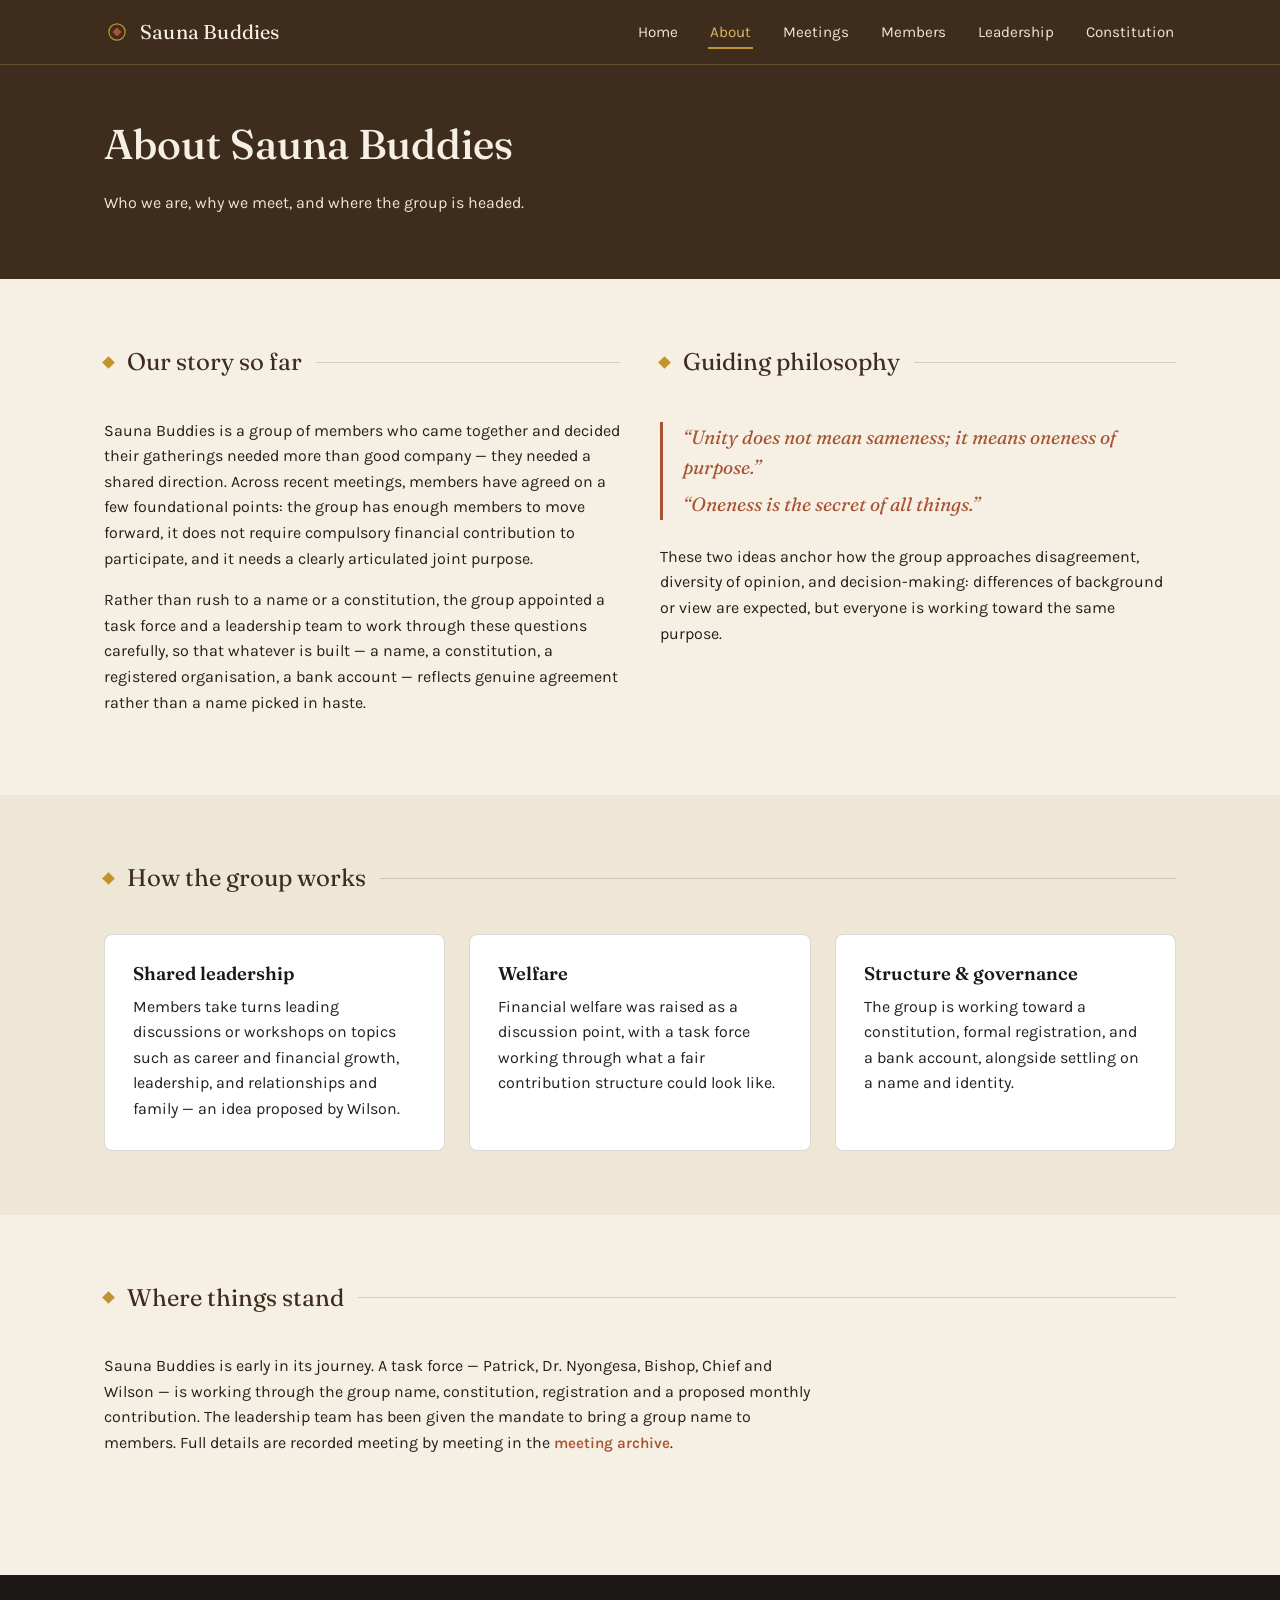
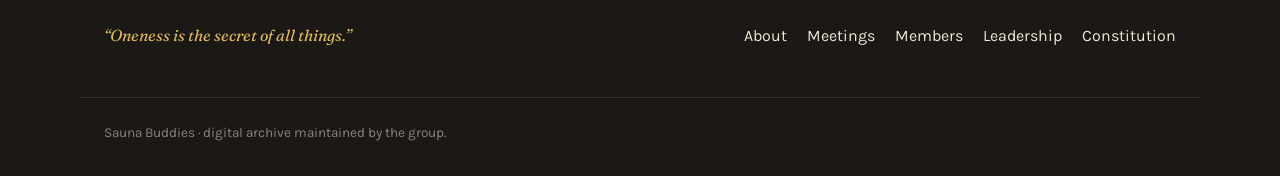
==== about.html @ 8da0b1af "Add files via upload" ====
<!DOCTYPE html>
<html lang="en">
<head>
<meta charset="UTF-8">
<meta name="viewport" content="width=device-width, initial-scale=1.0">
<title>About — Sauna Buddies</title>
<meta name="description" content="About Sauna Buddies: our purpose, principles and how the group is organised.">
<link rel="icon" type="image/svg+xml" href="assets/favicon.svg">
<link rel="preconnect" href="https://fonts.googleapis.com">
<link rel="preconnect" href="https://fonts.gstatic.com" crossorigin>
<link href="https://fonts.googleapis.com/css2?family=Fraunces:opsz,wght@9..144,500;9..144,600&family=Karla:wght@400;500;700&display=swap" rel="stylesheet">
<link rel="stylesheet" href="css/style.css">
</head>
<body>

<header class="site-header">
  <nav class="nav">
    <a class="nav-brand" href="index.html">
      <svg class="nav-mark" viewBox="0 0 64 64" aria-hidden="true">
        <rect width="64" height="64" rx="10" fill="#3E2C1C"/>
        <circle cx="32" cy="32" r="20" fill="none" stroke="#C0932F" stroke-width="3"/>
        <rect x="24" y="24" width="16" height="16" transform="rotate(45 32 32)" fill="#A85332"/>
      </svg>
      Sauna Buddies
    </a>
    <button class="nav-toggle" aria-label="Toggle navigation" aria-expanded="false">Menu</button>
    <ul class="nav-links">
      <li><a href="index.html">Home</a></li>
      <li><a href="about.html" aria-current="page">About</a></li>
      <li><a href="meetings.html">Meetings</a></li>
      <li><a href="members.html">Members</a></li>
      <li><a href="leadership.html">Leadership</a></li>
      <li><a href="constitution.html">Constitution</a></li>
    </ul>
  </nav>
</header>

<main>
  <div class="page-header">
    <div class="container">
      <h1>About Sauna Buddies</h1>
      <p>Who we are, why we meet, and where the group is headed.</p>
    </div>
  </div>

  <section>
    <div class="container">
      <div class="grid-2">
        <div>
          <div class="section-divider"><span class="diamond"></span><span class="section-label">Our story so far</span><span class="rule"></span></div>
          <p>Sauna Buddies is a group of members who came together and decided their gatherings needed more than good company &mdash; they needed a shared direction. Across recent meetings, members have agreed on a few foundational points: the group has enough members to move forward, it does not require compulsory financial contribution to participate, and it needs a clearly articulated joint purpose.</p>
          <p>Rather than rush to a name or a constitution, the group appointed a task force and a leadership team to work through these questions carefully, so that whatever is built &mdash; a name, a constitution, a registered organisation, a bank account &mdash; reflects genuine agreement rather than a name picked in haste.</p>
        </div>
        <div>
          <div class="section-divider"><span class="diamond"></span><span class="section-label">Guiding philosophy</span><span class="rule"></span></div>
          <div class="hero-quote" style="border-color:#A85332;">
            <p style="color:#A85332;">&ldquo;Unity does not mean sameness; it means oneness of purpose.&rdquo;</p>
            <p style="color:#A85332;">&ldquo;Oneness is the secret of all things.&rdquo;</p>
          </div>
          <p style="margin-top:24px;">These two ideas anchor how the group approaches disagreement, diversity of opinion, and decision-making: differences of background or view are expected, but everyone is working toward the same purpose.</p>
        </div>
      </div>
    </div>
  </section>

  <section class="on-dim">
    <div class="container">
      <div class="section-divider"><span class="diamond"></span><span class="section-label">How the group works</span><span class="rule"></span></div>
      <div class="card-grid">
        <div class="card">
          <h3>Shared leadership</h3>
          <p>Members take turns leading discussions or workshops on topics such as career and financial growth, leadership, and relationships and family &mdash; an idea proposed by Wilson.</p>
        </div>
        <div class="card">
          <h3>Welfare</h3>
          <p>Financial welfare was raised as a discussion point, with a task force working through what a fair contribution structure could look like.</p>
        </div>
        <div class="card">
          <h3>Structure &amp; governance</h3>
          <p>The group is working toward a constitution, formal registration, and a bank account, alongside settling on a name and identity.</p>
        </div>
      </div>
    </div>
  </section>

  <section>
    <div class="container">
      <div class="section-divider"><span class="diamond"></span><span class="section-label">Where things stand</span><span class="rule"></span></div>
      <p>Sauna Buddies is early in its journey. A task force &mdash; Patrick, Dr. Nyongesa, Bishop, Chief and Wilson &mdash; is working through the group name, constitution, registration and a proposed monthly contribution. The leadership team has been given the mandate to bring a group name to members. Full details are recorded meeting by meeting in the <a class="link-arrow" href="meetings.html">meeting archive</a>.</p>
    </div>
  </section>
</main>

<footer class="site-footer">
  <div class="container footer-inner">
    <p class="footer-quote">&ldquo;Oneness is the secret of all things.&rdquo;</p>
    <ul class="footer-links">
      <li><a href="about.html">About</a></li>
      <li><a href="meetings.html">Meetings</a></li>
      <li><a href="members.html">Members</a></li>
      <li><a href="leadership.html">Leadership</a></li>
      <li><a href="constitution.html">Constitution</a></li>
    </ul>
  </div>
  <div class="container footer-fine">Sauna Buddies &middot; digital archive maintained by the group.</div>
</footer>

<script src="js/main.js"></script>
</body>
</html>
---- css/style.css ----
/* =========================================================
   Sauna Buddies — Design System
   Palette: earthy brown, charcoal, ochre gold, terracotta,
   muted green, warm cream. Fraunces (display) + Karla (body).
   ========================================================= */

:root {
  --brown-deep: #3E2C1C;
  --brown-mid: #5A4130;
  --charcoal: #1B1815;
  --gold: #C0932F;
  --gold-soft: #DCB863;
  --terracotta: #A85332;
  --green: #5B6B4C;
  --cream: #F6F0E4;
  --cream-dim: #EFE7D6;
  --ink: #241F1A;
  --line: rgba(62, 44, 28, 0.18);

  --font-display: "Fraunces", Georgia, "Times New Roman", serif;
  --font-body: "Karla", -apple-system, BlinkMacSystemFont, "Segoe UI", sans-serif;

  --radius-sm: 4px;
  --radius-md: 8px;
  --content-width: 72ch;
  --page-max: 1120px;
}

* { box-sizing: border-box; }

html {
  scroll-behavior: smooth;
}

@media (prefers-reduced-motion: reduce) {
  html { scroll-behavior: auto; }
  * { animation-duration: 0.01ms !important; transition-duration: 0.01ms !important; }
}

body {
  margin: 0;
  font-family: var(--font-body);
  background: var(--cream);
  color: var(--ink);
  line-height: 1.6;
  -webkit-font-smoothing: antialiased;
}

img { max-width: 100%; display: block; }

a {
  color: inherit;
  text-decoration: none;
}

h1, h2, h3, h4 {
  font-family: var(--font-display);
  font-weight: 600;
  line-height: 1.15;
  margin: 0 0 0.5em;
  color: var(--charcoal);
}

h1 { font-weight: 500; }

p { margin: 0 0 1em; max-width: var(--content-width); }

.container {
  width: 100%;
  max-width: var(--page-max);
  margin: 0 auto;
  padding: 0 24px;
}

/* Focus visibility */
a:focus-visible, button:focus-visible, summary:focus-visible {
  outline: 2px solid var(--terracotta);
  outline-offset: 3px;
}

/* ---------------- Header / Nav ---------------- */

.site-header {
  background: var(--brown-deep);
  position: sticky;
  top: 0;
  z-index: 50;
  border-bottom: 1px solid rgba(220, 184, 99, 0.25);
}

.nav {
  display: flex;
  align-items: center;
  justify-content: space-between;
  padding: 16px 24px;
  max-width: var(--page-max);
  margin: 0 auto;
}

.nav-brand {
  display: flex;
  align-items: center;
  gap: 10px;
  color: var(--cream);
  font-family: var(--font-display);
  font-size: 1.25rem;
  letter-spacing: 0.01em;
}

.nav-mark {
  width: 26px;
  height: 26px;
  flex-shrink: 0;
}

.nav-links {
  display: flex;
  gap: 28px;
  list-style: none;
  margin: 0;
  padding: 0;
}

.nav-links a {
  color: var(--cream-dim);
  font-size: 0.95rem;
  padding: 6px 2px;
  border-bottom: 2px solid transparent;
  transition: border-color 0.2s ease, color 0.2s ease;
}

.nav-links a:hover,
.nav-links a[aria-current="page"] {
  color: var(--gold-soft);
  border-bottom-color: var(--gold);
}

.nav-toggle {
  display: none;
  background: none;
  border: 1px solid var(--cream-dim);
  border-radius: var(--radius-sm);
  color: var(--cream);
  padding: 8px 10px;
  font-size: 0.9rem;
  cursor: pointer;
}

@media (max-width: 760px) {
  .nav-toggle { display: inline-block; }
  .nav-links {
    display: none;
    position: absolute;
    top: 100%;
    left: 0;
    right: 0;
    background: var(--brown-deep);
    flex-direction: column;
    gap: 0;
    padding: 8px 24px 16px;
    border-bottom: 1px solid rgba(220, 184, 99, 0.25);
  }
  .nav-links.open { display: flex; }
  .nav-links a { display: block; padding: 12px 0; border-bottom: 1px solid rgba(255,255,255,0.08); }
}

/* ---------------- Hero ---------------- */

.hero {
  position: relative;
  background: var(--brown-deep);
  color: var(--cream);
  overflow: hidden;
  padding: 88px 0 96px;
}

.hero-pattern {
  position: absolute;
  inset: 0;
  opacity: 0.14;
  pointer-events: none;
}

.hero-inner {
  position: relative;
  max-width: var(--page-max);
  margin: 0 auto;
  padding: 0 24px;
}

.hero-eyebrow-mark {
  width: 40px;
  height: 40px;
  margin-bottom: 28px;
}

.hero h1 {
  color: var(--cream);
  font-size: clamp(2.2rem, 5vw, 3.4rem);
  max-width: 16ch;
  margin-bottom: 20px;
}

.hero-lede {
  color: var(--cream-dim);
  font-size: 1.15rem;
  max-width: 52ch;
}

.hero-quote {
  margin-top: 40px;
  padding-left: 20px;
  border-left: 3px solid var(--gold);
  max-width: 46ch;
}

.hero-quote p {
  font-family: var(--font-display);
  font-style: italic;
  font-size: 1.2rem;
  color: var(--gold-soft);
  margin-bottom: 6px;
}

.hero-quote p:last-child { margin-bottom: 0; }

/* Small page header (non-home pages) */
.page-header {
  background: var(--brown-deep);
  color: var(--cream);
  padding: 56px 0 48px;
}

.page-header h1 { color: var(--cream); font-size: clamp(1.9rem, 4vw, 2.6rem); }
.page-header p { color: var(--cream-dim); max-width: 60ch; }

/* ---------------- Sections ---------------- */

section { padding: 64px 0; }

.section-tight { padding: 40px 0; }

.section-divider {
  display: flex;
  align-items: center;
  gap: 14px;
  margin-bottom: 36px;
}

.section-divider .diamond {
  width: 9px; height: 9px;
  background: var(--gold);
  transform: rotate(45deg);
  flex-shrink: 0;
}

.section-divider .rule {
  flex: 1;
  height: 1px;
  background: var(--line);
}

.section-label {
  font-family: var(--font-display);
  font-size: 1.5rem;
  color: var(--brown-deep);
}

.on-dark { background: var(--brown-deep); color: var(--cream); }
.on-dim { background: var(--cream-dim); }

/* ---------------- Cards ---------------- */

.card-grid {
  display: grid;
  grid-template-columns: repeat(auto-fit, minmax(260px, 1fr));
  gap: 24px;
}

.card {
  background: #fff;
  border: 1px solid var(--line);
  border-radius: var(--radius-md);
  padding: 28px;
}

.card h3 {
  font-size: 1.15rem;
  margin-bottom: 10px;
}

.card p:last-child { margin-bottom: 0; }

.tag {
  display: inline-block;
  font-size: 0.78rem;
  padding: 3px 10px;
  border-radius: 999px;
  background: var(--cream-dim);
  color: var(--brown-mid);
  border: 1px solid var(--line);
}

.tag-terracotta { background: rgba(168, 83, 50, 0.12); color: var(--terracotta); border-color: rgba(168, 83, 50, 0.3); }
.tag-green { background: rgba(91, 107, 76, 0.12); color: var(--green); border-color: rgba(91, 107, 76, 0.3); }
.tag-gold { background: rgba(192, 147, 47, 0.14); color: #8a6a1f; border-color: rgba(192, 147, 47, 0.35); }

/* ---------------- Buttons / links ---------------- */

.btn {
  display: inline-block;
  padding: 12px 24px;
  border-radius: var(--radius-sm);
  font-size: 0.95rem;
  border: 1px solid transparent;
  transition: background 0.2s ease, color 0.2s ease, border-color 0.2s ease;
}

.btn-primary {
  background: var(--gold);
  color: var(--charcoal);
}
.btn-primary:hover { background: var(--gold-soft); }

.btn-outline {
  border-color: var(--cream-dim);
  color: var(--cream);
}
.btn-outline:hover { border-color: var(--gold); color: var(--gold-soft); }

.btn-outline-dark {
  border-color: var(--brown-mid);
  color: var(--brown-deep);
}
.btn-outline-dark:hover { border-color: var(--terracotta); color: var(--terracotta); }

.link-arrow {
  color: var(--terracotta);
  font-weight: 600;
  font-size: 0.95rem;
}

/* ---------------- Quick links (home) ---------------- */

.quick-links {
  display: grid;
  grid-template-columns: repeat(auto-fit, minmax(200px, 1fr));
  gap: 16px;
}

.quick-link-card {
  border: 1px solid var(--line);
  border-radius: var(--radius-md);
  padding: 22px;
  background: #fff;
  transition: border-color 0.2s ease, transform 0.15s ease;
}
.quick-link-card:hover { border-color: var(--gold); transform: translateY(-2px); }
.quick-link-card h4 { margin-bottom: 6px; font-family: var(--font-body); font-weight: 700; font-size: 1rem; }
.quick-link-card p { font-size: 0.9rem; color: var(--brown-mid); margin: 0; }

/* ---------------- Principles list ---------------- */

.principles-list {
  list-style: none;
  margin: 0;
  padding: 0;
  display: grid;
  gap: 20px;
}

.principles-list li {
  display: flex;
  gap: 16px;
  align-items: flex-start;
}

.principle-mark {
  width: 10px; height: 10px;
  margin-top: 8px;
  background: var(--terracotta);
  transform: rotate(45deg);
  flex-shrink: 0;
}

/* ---------------- Meeting archive ---------------- */

.meeting-list {
  display: grid;
  gap: 18px;
}

.meeting-row {
  display: flex;
  justify-content: space-between;
  align-items: center;
  gap: 20px;
  padding: 22px 26px;
  background: #fff;
  border: 1px solid var(--line);
  border-radius: var(--radius-md);
  flex-wrap: wrap;
}

.meeting-row .meeting-info h3 { margin-bottom: 4px; font-size: 1.1rem; }
.meeting-row .meeting-info p { margin: 0; color: var(--brown-mid); font-size: 0.92rem; }

.meeting-row-placeholder {
  opacity: 0.6;
  border-style: dashed;
}

/* ---------------- Meeting detail page ---------------- */

.meeting-meta-grid {
  display: grid;
  grid-template-columns: repeat(auto-fit, minmax(160px, 1fr));
  gap: 18px;
  margin-bottom: 8px;
}

.meta-item .meta-label {
  font-size: 0.8rem;
  color: var(--brown-mid);
  margin-bottom: 4px;
}
.meta-item .meta-value {
  font-family: var(--font-display);
  font-size: 1.15rem;
  color: var(--charcoal);
}

.minutes-toc {
  display: flex;
  flex-wrap: wrap;
  gap: 8px 18px;
  padding: 18px 22px;
  background: var(--cream-dim);
  border-radius: var(--radius-md);
  border: 1px solid var(--line);
  margin-bottom: 8px;
}
.minutes-toc a { font-size: 0.88rem; color: var(--brown-mid); }
.minutes-toc a:hover { color: var(--terracotta); }

details.minutes-section {
  border: 1px solid var(--line);
  border-radius: var(--radius-md);
  background: #fff;
  margin-bottom: 14px;
  overflow: hidden;
}

details.minutes-section summary {
  cursor: pointer;
  padding: 18px 24px;
  font-family: var(--font-display);
  font-size: 1.1rem;
  color: var(--brown-deep);
  list-style: none;
  display: flex;
  justify-content: space-between;
  align-items: center;
}
details.minutes-section summary::-webkit-details-marker { display: none; }
details.minutes-section summary::after {
  content: "+";
  font-family: var(--font-body);
  color: var(--terracotta);
  font-size: 1.3rem;
}
details.minutes-section[open] summary::after { content: "\2212"; }

.minutes-section-body {
  padding: 0 24px 22px;
}

.minutes-section-body ul { margin: 0; padding-left: 20px; }
.minutes-section-body li { margin-bottom: 8px; }

.resolution-list, .action-table {
  width: 100%;
}

.resolution-item {
  display: flex;
  gap: 14px;
  padding: 14px 0;
  border-bottom: 1px solid var(--line);
}
.resolution-item:last-child { border-bottom: none; }
.resolution-index {
  font-family: var(--font-display);
  color: var(--gold);
  font-size: 1.1rem;
  flex-shrink: 0;
  width: 2ch;
}

table.action-table {
  border-collapse: collapse;
  margin-top: 6px;
}
table.action-table th, table.action-table td {
  text-align: left;
  padding: 12px 16px;
  border-bottom: 1px solid var(--line);
  font-size: 0.92rem;
}
table.action-table th {
  color: var(--brown-mid);
  font-weight: 700;
  font-size: 0.82rem;
}

.pillars-grid {
  display: grid;
  grid-template-columns: repeat(auto-fit, minmax(180px, 1fr));
  gap: 16px;
}
.pillar-card {
  padding: 20px;
  border: 1px solid var(--line);
  border-radius: var(--radius-md);
  background: var(--cream-dim);
}
.pillar-card h4 { margin-bottom: 4px; font-size: 1rem; }

/* ---------------- Placeholder blocks ---------------- */

.placeholder-card {
  border: 1px dashed var(--brown-mid);
  border-radius: var(--radius-md);
  padding: 22px;
  background: rgba(90, 65, 48, 0.05);
  color: var(--brown-mid);
}
.placeholder-card .placeholder-label {
  font-size: 0.78rem;
  text-transform: none;
  color: var(--terracotta);
  margin-bottom: 6px;
  display: block;
}

/* ---------------- Footer ---------------- */

.site-footer {
  background: var(--charcoal);
  color: var(--cream-dim);
  padding: 48px 0 32px;
  margin-top: 40px;
}

.footer-inner {
  display: flex;
  justify-content: space-between;
  gap: 24px;
  flex-wrap: wrap;
}

.footer-quote {
  font-family: var(--font-display);
  font-style: italic;
  color: var(--gold-soft);
  max-width: 40ch;
}

.footer-links {
  list-style: none;
  padding: 0;
  margin: 0;
  display: flex;
  gap: 20px;
  flex-wrap: wrap;
}
.footer-links a:hover { color: var(--gold-soft); }

.footer-fine {
  margin-top: 32px;
  padding-top: 24px;
  border-top: 1px solid rgba(255,255,255,0.1);
  font-size: 0.85rem;
  color: rgba(246,240,228,0.5);
}

/* ---------------- Utility ---------------- */

.mt-0 { margin-top: 0; }
.text-center { text-align: center; }
.grid-2 { display: grid; grid-template-columns: 1fr 1fr; gap: 40px; }
@media (max-width: 760px) { .grid-2 { grid-template-columns: 1fr; } }
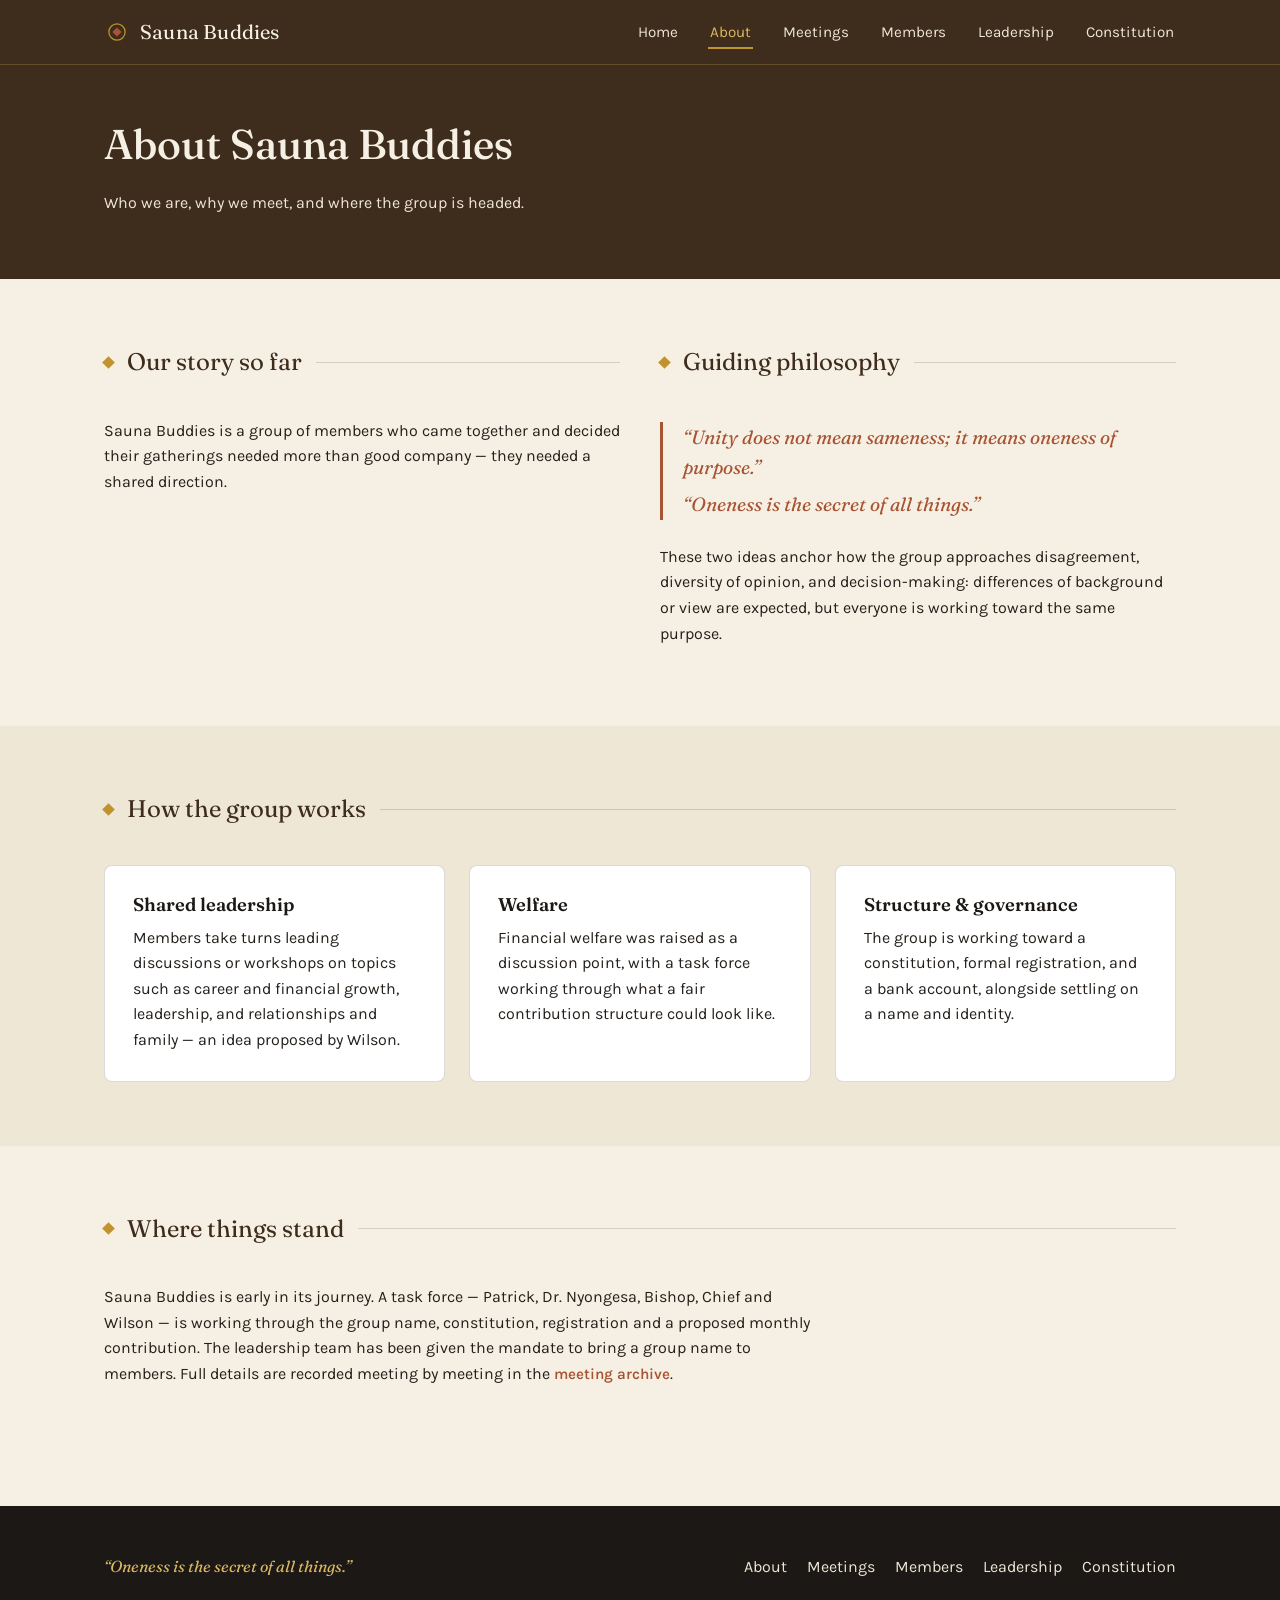
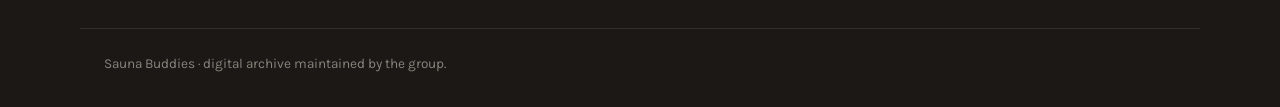
==== commit 32251c35: "Update about.html" ====
--- a/about.html
+++ b/about.html
@@ -48,8 +48,8 @@
       <div class="grid-2">
         <div>
           <div class="section-divider"><span class="diamond"></span><span class="section-label">Our story so far</span><span class="rule"></span></div>
-          <p>Sauna Buddies is a group of members who came together and decided their gatherings needed more than good company &mdash; they needed a shared direction. Across recent meetings, members have agreed on a few foundational points: the group has enough members to move forward, it does not require compulsory financial contribution to participate, and it needs a clearly articulated joint purpose.</p>
-          <p>Rather than rush to a name or a constitution, the group appointed a task force and a leadership team to work through these questions carefully, so that whatever is built &mdash; a name, a constitution, a registered organisation, a bank account &mdash; reflects genuine agreement rather than a name picked in haste.</p>
+          <p>Sauna Buddies is a group of members who came together and decided their gatherings needed more than good company &mdash; they needed a shared direction. </p>
+        
         </div>
         <div>
           <div class="section-divider"><span class="diamond"></span><span class="section-label">Guiding philosophy</span><span class="rule"></span></div>
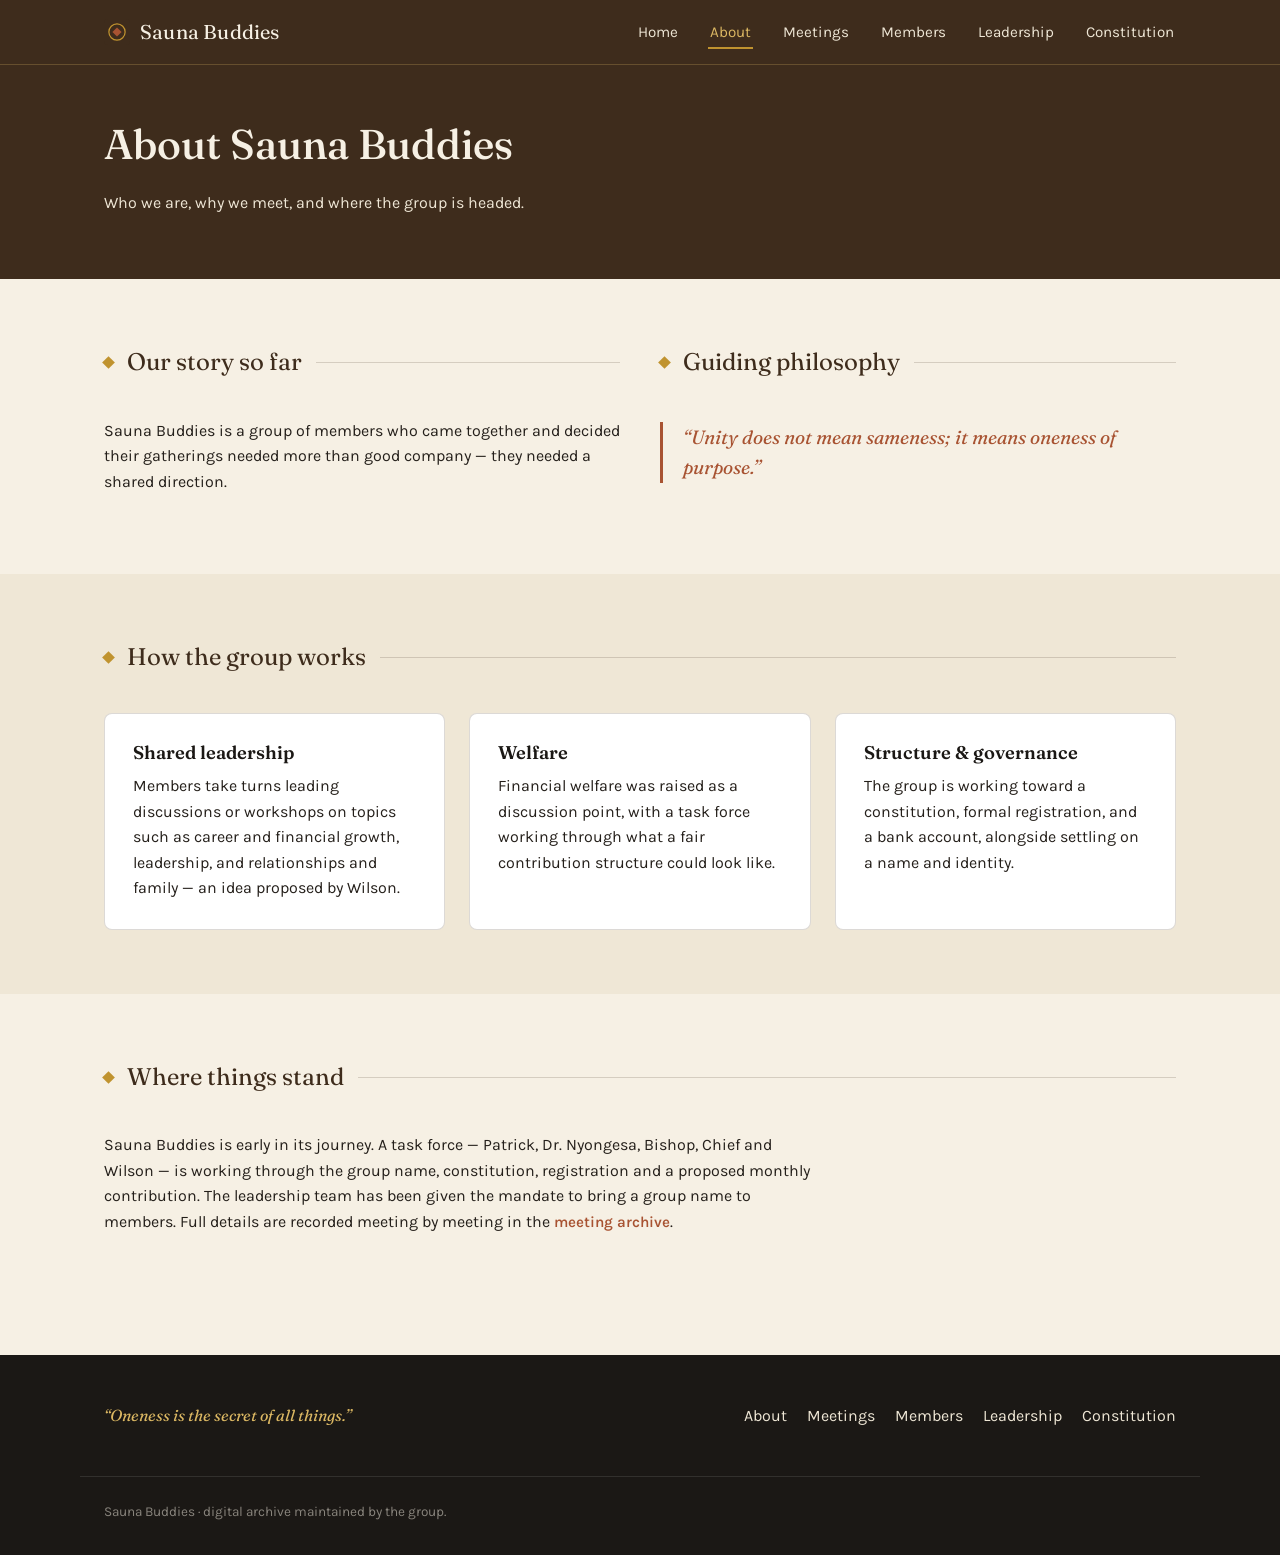
==== commit 192eccd8: "Remove quote and explanatory paragraph from about.html Removed a quote and a paragraph explaining th" ====
--- a/about.html
+++ b/about.html
@@ -55,9 +55,8 @@
           <div class="section-divider"><span class="diamond"></span><span class="section-label">Guiding philosophy</span><span class="rule"></span></div>
           <div class="hero-quote" style="border-color:#A85332;">
             <p style="color:#A85332;">&ldquo;Unity does not mean sameness; it means oneness of purpose.&rdquo;</p>
-            <p style="color:#A85332;">&ldquo;Oneness is the secret of all things.&rdquo;</p>
           </div>
-          <p style="margin-top:24px;">These two ideas anchor how the group approaches disagreement, diversity of opinion, and decision-making: differences of background or view are expected, but everyone is working toward the same purpose.</p>
+          
         </div>
       </div>
     </div>
